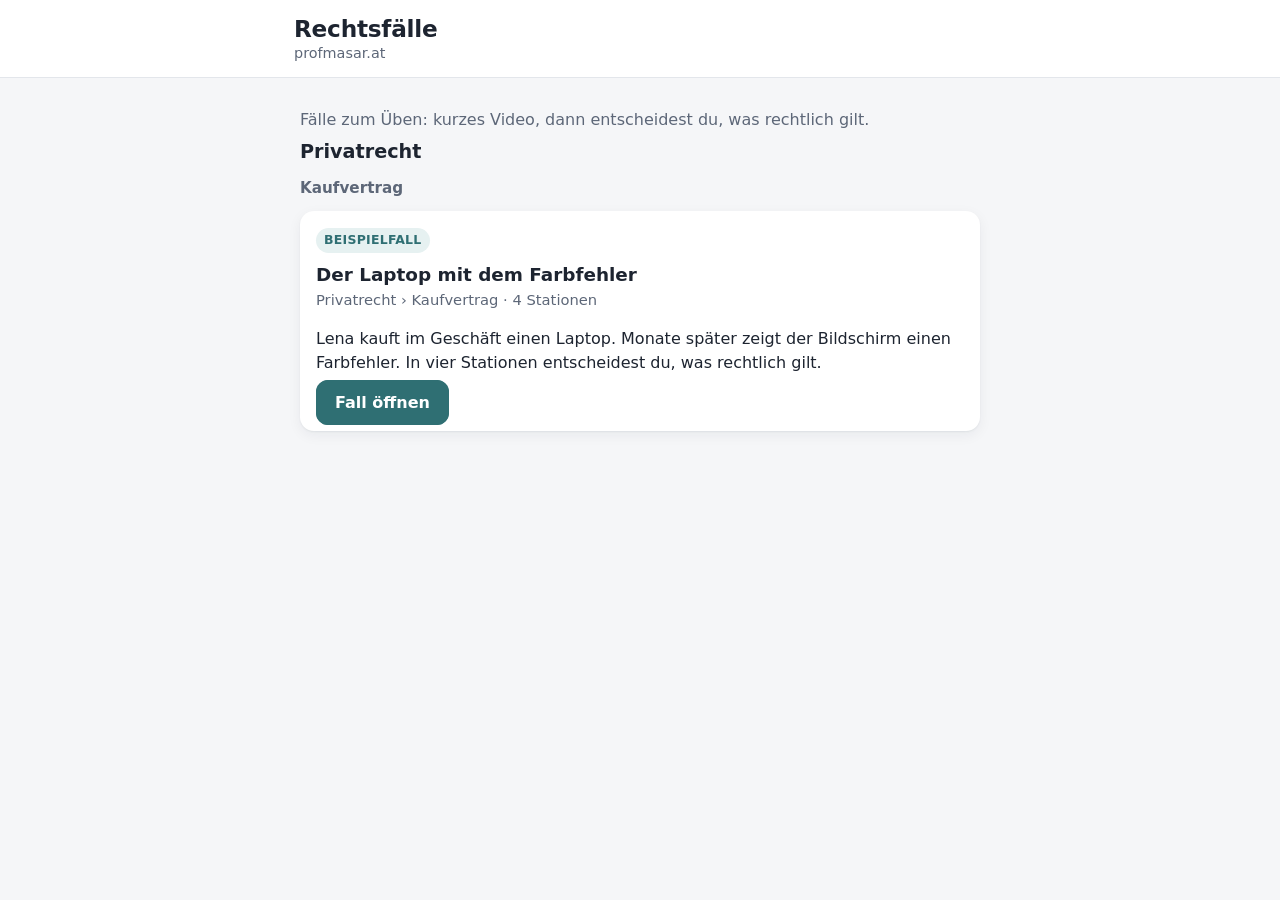
==== index.html @ c7eb8d1d "Erste Version: Übersicht und Beispielfall Laptop mit Farbfehler Startseite nach Rechtsgebiet und The" ====
<!DOCTYPE html>
<html lang="de-AT">
<head>
  <meta charset="utf-8">
  <meta name="viewport" content="width=device-width, initial-scale=1">
  <title>Rechtsfälle – profmasar.at</title>
  <link rel="stylesheet" href="css/style.css">
</head>
<body>
  <header class="top">
    <div class="wrap">
      <div>
        <h1>Rechtsfälle</h1>
        <p class="sub">profmasar.at</p>
      </div>
    </div>
  </header>
  <main class="wrap" id="app"></main>
  <script src="inhalte/faelle.js"></script>
  <script src="js/uebersicht.js"></script>
</body>
</html>
---- css/style.css ----
:root {
  --bg: #f5f6f8;
  --card: #fff;
  --text: #1d2430;
  --muted: #5d6778;
  --line: #e3e6eb;
  --accent: #2f6f73;
  --accent-soft: #e6f1f1;
  --ok: #146c34;
  --ok-soft: #e5f5eb;
  --warn: #7a5b00;
  --warn-soft: #fff6d6;
  --bad: #a82a24;
  --bad-soft: #fbeaea;
  --radius: 14px;
  --shadow: 0 1px 2px rgba(20, 30, 50, .06), 0 4px 14px rgba(20, 30, 50, .06);
}
* { box-sizing: border-box; }
html { -webkit-text-size-adjust: 100%; }
body {
  margin: 0;
  background: var(--bg);
  color: var(--text);
  font: 16px/1.5 system-ui, -apple-system, "Segoe UI", Roboto, "Helvetica Neue", Arial, sans-serif;
}
button {
  font: inherit;
  color: inherit;
  cursor: pointer;
  -webkit-tap-highlight-color: transparent;
}
button:focus-visible {
  outline: 3px solid var(--accent);
  outline-offset: 2px;
}
.wrap {
  max-width: 720px;
  margin: 0 auto;
  padding: 16px 14px 28px;
}
header.top {
  background: var(--card);
  border-bottom: 1px solid var(--line);
}
header.top .wrap {
  padding: 14px 14px 12px;
  display: flex;
  align-items: baseline;
  justify-content: space-between;
  gap: 12px;
}
h1 {
  font-size: 1.25rem;
  line-height: 1.25;
  margin: 0;
  letter-spacing: -.01em;
}
.sub {
  color: var(--muted);
  font-size: .9rem;
  margin: 0;
}
h2 {
  font-size: 1.15rem;
  line-height: 1.3;
  margin: 0 0 8px;
}
h3 {
  font-size: 1rem;
  margin: 0 0 8px;
}
.badge {
  display: inline-block;
  font-size: .78rem;
  font-weight: 700;
  letter-spacing: .02em;
  text-transform: uppercase;
  padding: 3px 8px;
  border-radius: 99px;
  background: var(--accent-soft);
  color: var(--accent);
}
.card {
  background: var(--card);
  border-radius: var(--radius);
  box-shadow: var(--shadow);
  padding: 16px;
  margin: 12px 0;
}
.muted { color: var(--muted); }
.small { font-size: .9rem; }
.btn {
  min-height: 50px;
  padding: 12px 18px;
  border-radius: 12px;
  border: 1px solid var(--line);
  background: var(--card);
  font-weight: 600;
  font-size: 1rem;
  text-align: left;
}
.btn:active { transform: scale(.98); }
.btn.primary {
  background: var(--accent);
  border-color: var(--accent);
  color: #fff;
  text-align: center;
}
.btn.block { width: 100%; }
.btn.ghost {
  background: transparent;
  text-align: center;
}
.wahl {
  width: 100%;
  margin: 0;
  display: flex;
  align-items: flex-start;
  gap: 10px;
  line-height: 1.4;
}
.wahl-mark {
  flex: 0 0 22px;
  width: 22px;
  height: 22px;
  margin-top: 2px;
  border: 2px solid #c5ccd6;
  border-radius: 50%;
  background: #fff;
}
.wahl-text { flex: 1; }
.btns { display: flex; flex-direction: column; gap: 10px; margin-top: 12px; }
.prompt {
  font-weight: 650;
  margin: 4px 0 0;
}
.kicker {
  color: var(--muted);
  font-size: .88rem;
  font-weight: 600;
  margin: 0 0 4px;
}

/* Timeline */
.timeline {
  display: flex;
  align-items: flex-start;
  justify-content: space-between;
  gap: 0;
  margin: 14px 0 6px;
  padding: 0 2px;
}
.tl-step {
  flex: 1;
  display: flex;
  flex-direction: column;
  align-items: center;
  position: relative;
  min-width: 0;
}
.tl-step:not(:last-child)::after {
  content: "";
  position: absolute;
  top: 13px;
  left: calc(50% + 14px);
  right: calc(-50% + 14px);
  height: 2px;
  background: var(--line);
}
.tl-step.done:not(:last-child)::after { background: var(--accent); }
.tl-dot {
  width: 26px;
  height: 26px;
  border-radius: 50%;
  border: 2px solid #c5ccd6;
  background: #fff;
  color: var(--muted);
  font-size: .78rem;
  font-weight: 700;
  display: flex;
  align-items: center;
  justify-content: center;
  z-index: 1;
}
.tl-step.done .tl-dot {
  background: var(--accent);
  border-color: var(--accent);
  color: #fff;
}
.tl-step.now .tl-dot {
  border-color: var(--accent);
  background: var(--accent-soft);
  color: var(--accent);
  box-shadow: 0 0 0 3px var(--accent-soft);
}
.tl-label {
  margin-top: 6px;
  font-size: .68rem;
  line-height: 1.25;
  text-align: center;
  color: var(--muted);
  font-weight: 600;
  max-width: 100%;
  overflow-wrap: anywhere;
}
.tl-step.now .tl-label { color: var(--text); }
.tl-step.done .tl-label { color: var(--accent); }

/* Consequence + theory */
.folge {
  display: flex;
  gap: 12px;
  align-items: flex-start;
}
.folge-icon {
  flex: 0 0 36px;
  width: 36px;
  height: 36px;
  border-radius: 10px;
  display: flex;
  align-items: center;
  justify-content: center;
}
.folge-icon svg { width: 20px; height: 20px; fill: currentColor; }
.folge.richtig { background: var(--ok-soft); }
.folge.richtig .folge-icon { background: var(--ok); color: #fff; }
.folge.richtig .folge-label { color: var(--ok); }
.folge.uebersehen { background: var(--warn-soft); }
.folge.uebersehen .folge-icon { background: var(--warn); color: #fff; }
.folge.uebersehen .folge-label { color: var(--warn); }
.folge.falsch { background: var(--bad-soft); }
.folge.falsch .folge-icon { background: var(--bad); color: #fff; }
.folge.falsch .folge-label { color: var(--bad); }
.folge-label {
  font-size: .8rem;
  font-weight: 800;
  letter-spacing: .03em;
  text-transform: uppercase;
  margin: 0 0 4px;
}
.folge-text { margin: 0; font-weight: 550; }
.theorie {
  border-left: 4px solid var(--accent);
  padding: 12px 14px;
  background: var(--accent-soft);
}
.theorie h3 { color: var(--accent); }

/* Start */
.start-card h2 { margin-top: 8px; }
.start-meta {
  color: var(--muted);
  font-size: .92rem;
  margin: 0 0 12px;
}
.start-card .btn { margin-top: 8px; }

/* Dashboard */
.dash-sum {
  display: grid;
  grid-template-columns: repeat(3, 1fr);
  gap: 8px;
  margin: 12px 0;
}
.dash-pill {
  border-radius: 12px;
  padding: 10px 8px;
  text-align: center;
}
.dash-pill strong {
  display: block;
  font-size: 1.35rem;
  line-height: 1.1;
}
.dash-pill span {
  display: block;
  font-size: .78rem;
  font-weight: 700;
  margin-top: 2px;
}
.dash-pill.richtig { background: var(--ok-soft); color: var(--ok); }
.dash-pill.uebersehen { background: var(--warn-soft); color: var(--warn); }
.dash-pill.falsch { background: var(--bad-soft); color: var(--bad); }
.dash-row {
  display: flex;
  gap: 12px;
  align-items: flex-start;
  padding: 14px 0;
  border-top: 1px solid var(--line);
}
.dash-row:last-child { padding-bottom: 2px; }
.dash-mark {
  flex: 0 0 36px;
  width: 36px;
  height: 36px;
  border-radius: 10px;
  display: flex;
  align-items: center;
  justify-content: center;
  color: #fff;
}
.dash-mark svg { width: 20px; height: 20px; fill: currentColor; }
.dash-row.richtig .dash-mark { background: var(--ok); }
.dash-row.uebersehen .dash-mark { background: var(--warn); }
.dash-row.falsch .dash-mark { background: var(--bad); }
.dash-tag {
  font-size: .78rem;
  font-weight: 800;
  letter-spacing: .03em;
  text-transform: uppercase;
  margin: 0;
}
.dash-row.richtig .dash-tag { color: var(--ok); }
.dash-row.uebersehen .dash-tag { color: var(--warn); }
.dash-row.falsch .dash-tag { color: var(--bad); }
.dash-thema { font-weight: 700; margin: 1px 0 4px; }
.dash-text { margin: 0; color: var(--muted); font-size: .92rem; }

.legende {
  font-size: .88rem;
  color: var(--muted);
  margin: 0 0 8px;
}

@media (min-width: 720px) {
  .wrap { padding: 22px 20px 40px; }
  h1 { font-size: 1.45rem; }
  .tl-label { font-size: .75rem; }
  .wahl { font-size: 1.02rem; }
}

.visually-hidden{position:absolute;width:1px;height:1px;padding:0;margin:-1px;overflow:hidden;clip:rect(0,0,0,0);white-space:nowrap;border:0}

.sticky {
  position: fixed;
  left: 0; right: 0; bottom: 0;
  background: rgba(255,255,255,.96);
  border-top: 1px solid var(--line);
  padding: 10px 14px calc(10px + env(safe-area-inset-bottom));
  z-index: 20;
}
.sticky .inner { max-width: 720px; margin: 0 auto; }
.wrap.has-sticky { padding-bottom: 88px; }
#dashboard .card { padding: 14px 16px 8px; }
#dashboard h2 { margin-bottom: 6px; }
.legende { margin: 0 0 6px; }
.dash-sum { margin: 8px 0 6px; }
.dash-pill { padding: 8px 6px; }
.dash-pill strong { font-size: 1.2rem; }
.dash-row { padding: 9px 0; }
.dash-thema { margin: 0 0 2px; }
.dash-text { line-height: 1.35; }
@media (min-width: 720px) {
  .sticky {
    position: static;
    background: none;
    border: 0;
    padding: 8px 0 0;
  }
  .wrap.has-sticky { padding-bottom: 28px; }
  .sticky .btn.block {
    width: auto;
    min-width: 280px;
    margin: 0 auto;
    display: block;
    text-align: center;
  }
}

/* Stationsvideo */
.station-video {
  margin: 10px 0 0;
  border-radius: var(--radius);
  overflow: hidden;
  background: #111;
  box-shadow: var(--shadow);
  aspect-ratio: 16 / 9;
}
.station-video video {
  display: block;
  width: 100%;
  height: 100%;
  object-fit: contain;
  background: #111;
  vertical-align: middle;
}

/* Übersicht */
a.fall-karte {
  display: block;
  color: inherit;
  text-decoration: none;
}
a.fall-karte:focus-visible {
  outline: 3px solid var(--accent);
  outline-offset: 2px;
}
a.fall-karte h3 {
  font-size: 1.15rem;
  margin: 8px 0 0;
}
a.fall-karte .btn {
  margin-top: 8px;
  pointer-events: none;
}
.gebiet { margin-top: 8px; }
.gebiet > h2 {
  font-size: 1.2rem;
  margin: 8px 0 4px;
}
.gebiet .thema {
  color: var(--muted);
  font-size: .95rem;
  font-weight: 700;
  margin: 12px 0 0;
}
.intro {
  margin: 8px 0 4px;
  color: var(--muted);
}

/* Zurück-Link */
a.back {
  display: inline-block;
  color: var(--accent);
  text-decoration: none;
  font-weight: 650;
  font-size: .92rem;
  margin: 0 0 4px;
}
a.back:hover { text-decoration: underline; }
a.back:focus-visible {
  outline: 3px solid var(--accent);
  outline-offset: 2px;
}
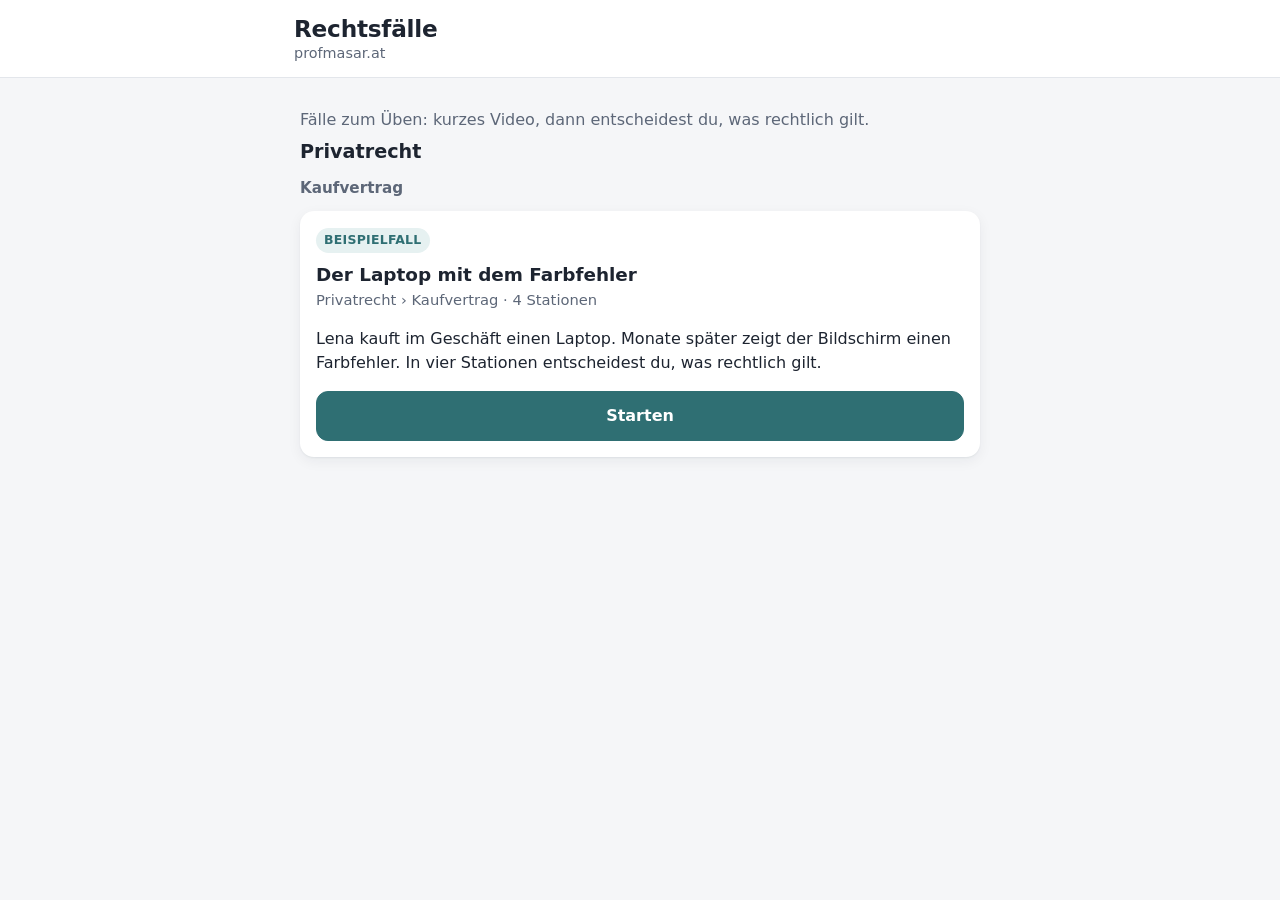
==== commit e868208c: "Direktstart mit Ton; Gewährleistung von Garantie getrennt Auf der Startseite startet „Starten“ sofor" ====
--- a/index.html
+++ b/index.html
@@ -4,9 +4,10 @@
   <meta charset="utf-8">
   <meta name="viewport" content="width=device-width, initial-scale=1">
   <title>Rechtsfälle – profmasar.at</title>
+  <link rel="icon" href="data:image/svg+xml,%3Csvg xmlns='http://www.w3.org/2000/svg' viewBox='0 0 16 16'%3E%3Crect width='16' height='16' rx='3' fill='%232f6f73'/%3E%3C/svg%3E">
   <link rel="stylesheet" href="css/style.css">
 </head>
-<body>
+<body data-rolle="uebersicht">
   <header class="top">
     <div class="wrap">
       <div>
@@ -17,6 +18,8 @@
   </header>
   <main class="wrap" id="app"></main>
   <script src="inhalte/faelle.js"></script>
+  <script src="faelle/laptop-farbfehler/fall.js"></script>
+  <script src="js/app.js"></script>
   <script src="js/uebersicht.js"></script>
 </body>
 </html>
--- a/css/style.css
+++ b/css/style.css
@@ -386,22 +386,14 @@
 }
 
 /* Übersicht */
-a.fall-karte {
-  display: block;
-  color: inherit;
-  text-decoration: none;
-}
-a.fall-karte:focus-visible {
-  outline: 3px solid var(--accent);
-  outline-offset: 2px;
-}
-a.fall-karte h3 {
+.fall-karte h3 {
   font-size: 1.15rem;
   margin: 8px 0 0;
 }
-a.fall-karte .btn {
+.fall-karte .btn {
+  display: block;
+  width: 100%;
   margin-top: 8px;
-  pointer-events: none;
 }
 .gebiet { margin-top: 8px; }
 .gebiet > h2 {
@@ -433,3 +425,39 @@
   outline: 3px solid var(--accent);
   outline-offset: 2px;
 }
+
+/* Großer Play-Knopf, falls Ton-Wiedergabe blockiert wird */
+.station-video { position: relative; }
+.video-play {
+  position: absolute;
+  inset: 0;
+  margin: 0;
+  border: 0;
+  background: rgba(0, 0, 0, .38);
+  display: flex;
+  align-items: center;
+  justify-content: center;
+  cursor: pointer;
+}
+.video-play[hidden] { display: none !important; }
+.video-play:focus-visible {
+  outline: 3px solid #fff;
+  outline-offset: -6px;
+}
+.video-play-icon {
+  width: 76px;
+  height: 76px;
+  border-radius: 50%;
+  background: rgba(255, 255, 255, .95);
+  color: #1d2430;
+  display: flex;
+  align-items: center;
+  justify-content: center;
+  box-shadow: 0 2px 10px rgba(0, 0, 0, .25);
+}
+.video-play-icon svg {
+  width: 36px;
+  height: 36px;
+  fill: currentColor;
+  margin-left: 4px;
+}
